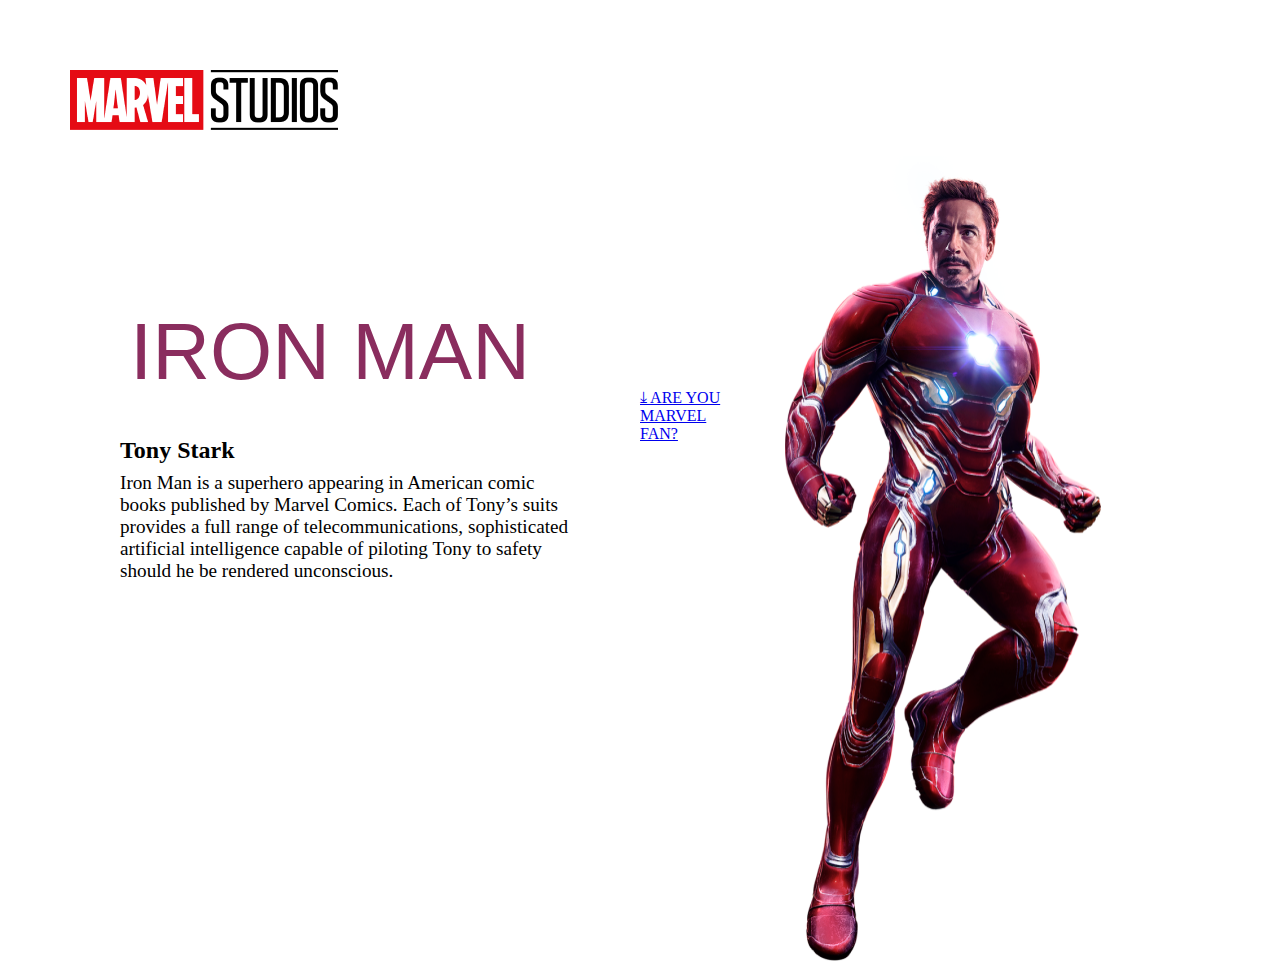
==== index.html @ c7c582fa "05/09" ====
<!DOCTYPE html>
<html lang="pt-BR">
<head>
    <meta charset="UTF-8">
    <meta name="viewport" content="width=device-width, initial-scale=1.0">
    <title>O homen de ferro</title>
    <link rel="stylesheet" href="./style.css">
    <link rel="preconnect" href="https://fonts.googleapis.com">
    <link rel="preconnect" href="https://fonts.gstatic.com" crossorigin>
    <link rel="preconnect" href="https://fonts.googleapis.com">
    <link href="https://fonts.googleapis.com/css2?family=Poppins:wght@300&display=swap" rel="stylesheet">
</head>
<body>
 
    <header>
        <a href="#" class="logo">
            <img src="./img/marvel-logo-34288 1.png">
        
        </a>


    </header>
    <main>
        <img class="iron-men" src="./img/avengers-iron-man-person-human-graphics-art-transparent-png-683595 1 (1).png" alt="iron-men">
        <div class="title">
            <h1 class="title__text"></h1>
            <span class="title__transparent"></span>
        </div>
        <div class="description">
            <h2 class="description__title">Tony Stark</h2>
            <p class="iron__text">IRON MAN</p>
            <p class="description__text">Iron Man is a superhero appearing in American comic books published by Marvel Comics. Each of Tony’s suits provides a full range of telecommunications, sophisticated artificial intelligence capable of piloting Tony to safety should he be rendered unconscious.</p>
        </div>
        <a href="#" class="action">&#10515; ARE YOU MARVEL FAN?
        </a>
    </main>
    <footer>
       
    </footer>
</body>
</html>
---- style.css ----
* {
        margin: 0;
        padding: 0;
        box-sizing: border-box;
    }
    :root {
        --primary-color: --white: #FFFFFF20
        --secundary-color: --dark-grey #383838;
        --third-color: --grandes-letras #8A2D5E;
        --space-default: 70px;
        
    }


    body{
        height: 100vh;
        display: flex;
        flex-direction: column;
        padding-top: var(--space-default);
        padding-right: var(--space-default);
        padding-bottom: 24px;
        padding-left: var(--space-default);
    }
    
    .logo {
        text-decoration: none;
        display: flex;
        align-items: center;
        gap: 16px;
        font-size: 2rem;
    }
    
    main {
        flex-grow: 1;
        display: grid;
        grid-template-columns: repeat(12, 1fr);
    }
    
    .iron-men {
        position: absolute;
        width: 316px;
        height: 805.24px;
        left: 785px;
        top: 156.16px;
    }
    
    .title {
        grid-column: 1/-1;
        place-self: center;
        display: flex;
        flex-direction: column;
        align-items: center;
        position: relative;
    }
    
    .title__text {
        font-size: 20vw;
        color: var(--white);
    }
    
    .title__transparent {
        font-size: 24vw;
        position: absolute;
        z-index: -1;
        transform: translateY(-35%);
        color: (--secundary-color);
    }
    
    .description {
        grid-column: 1/7;
        place-self: center start;
        color: var(--secundary-color);
    }
    
    .description__title {
        transform: translateY(-300%);
        padding-left: 50px;
    }
    
    .description__text {
        transform: translateY(-150%);
        padding-left: 50px;
        font-size: 1.2rem;
        width: 500px;
    }
    
    .iron__text{
        transform: translateY(-260%);
        padding-left: 60px;
        font-size: 5rem;
        font-family: 'Gill Sans', 'Gill Sans MT', Calibri, 'Trebuchet MS', sans-serif;
        color: #8A2D5E;
    }
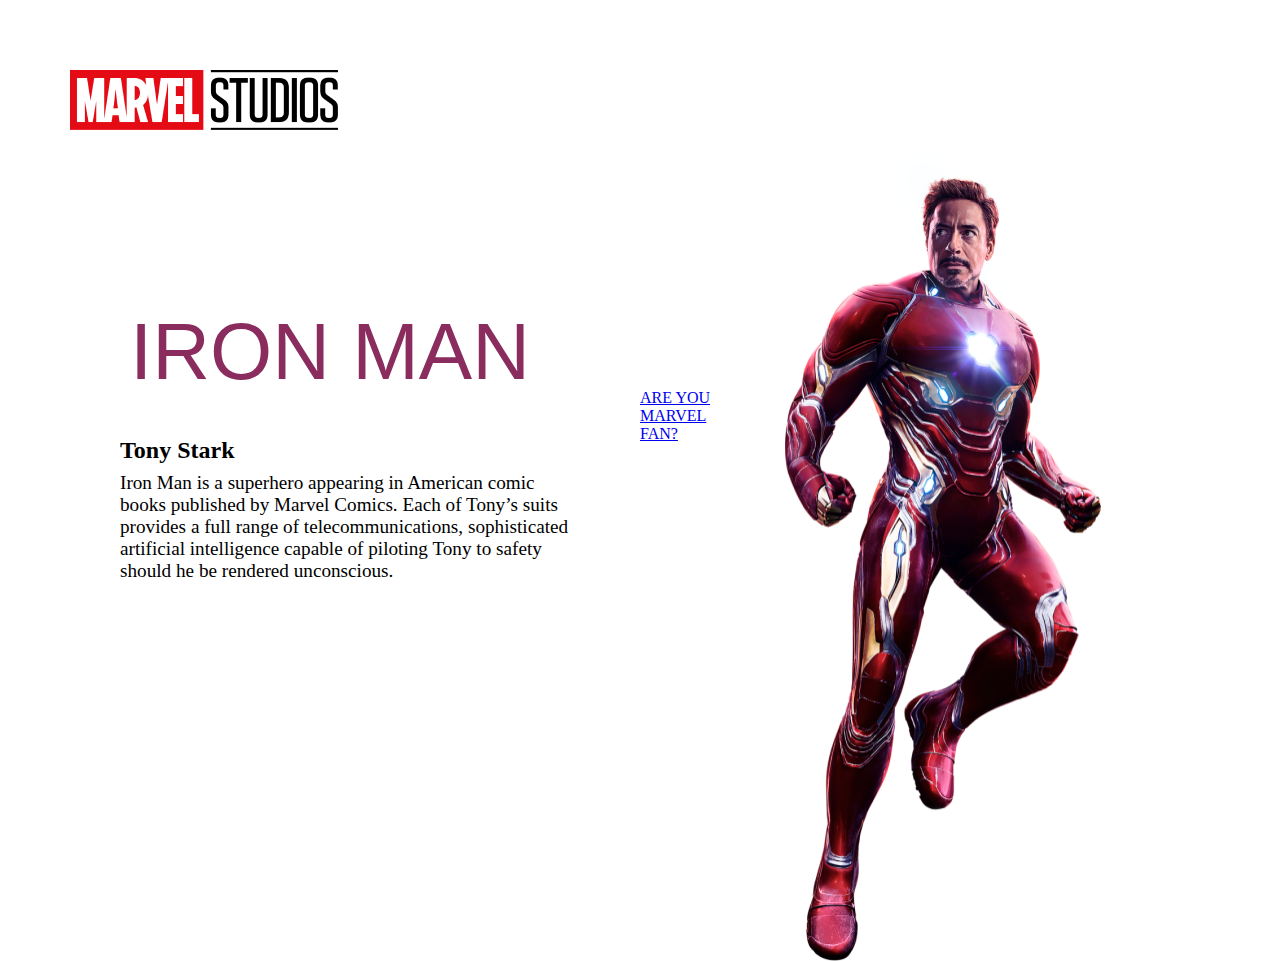
==== commit 299a7649: "atualização" ====
--- a/index.html
+++ b/index.html
@@ -31,7 +31,7 @@
             <p class="iron__text">IRON MAN</p>
             <p class="description__text">Iron Man is a superhero appearing in American comic books published by Marvel Comics. Each of Tony’s suits provides a full range of telecommunications, sophisticated artificial intelligence capable of piloting Tony to safety should he be rendered unconscious.</p>
         </div>
-        <a href="#" class="action">&#10515; ARE YOU MARVEL FAN?
+        <a href="#" class="action">ARE YOU MARVEL FAN?
         </a>
     </main>
     <footer>
